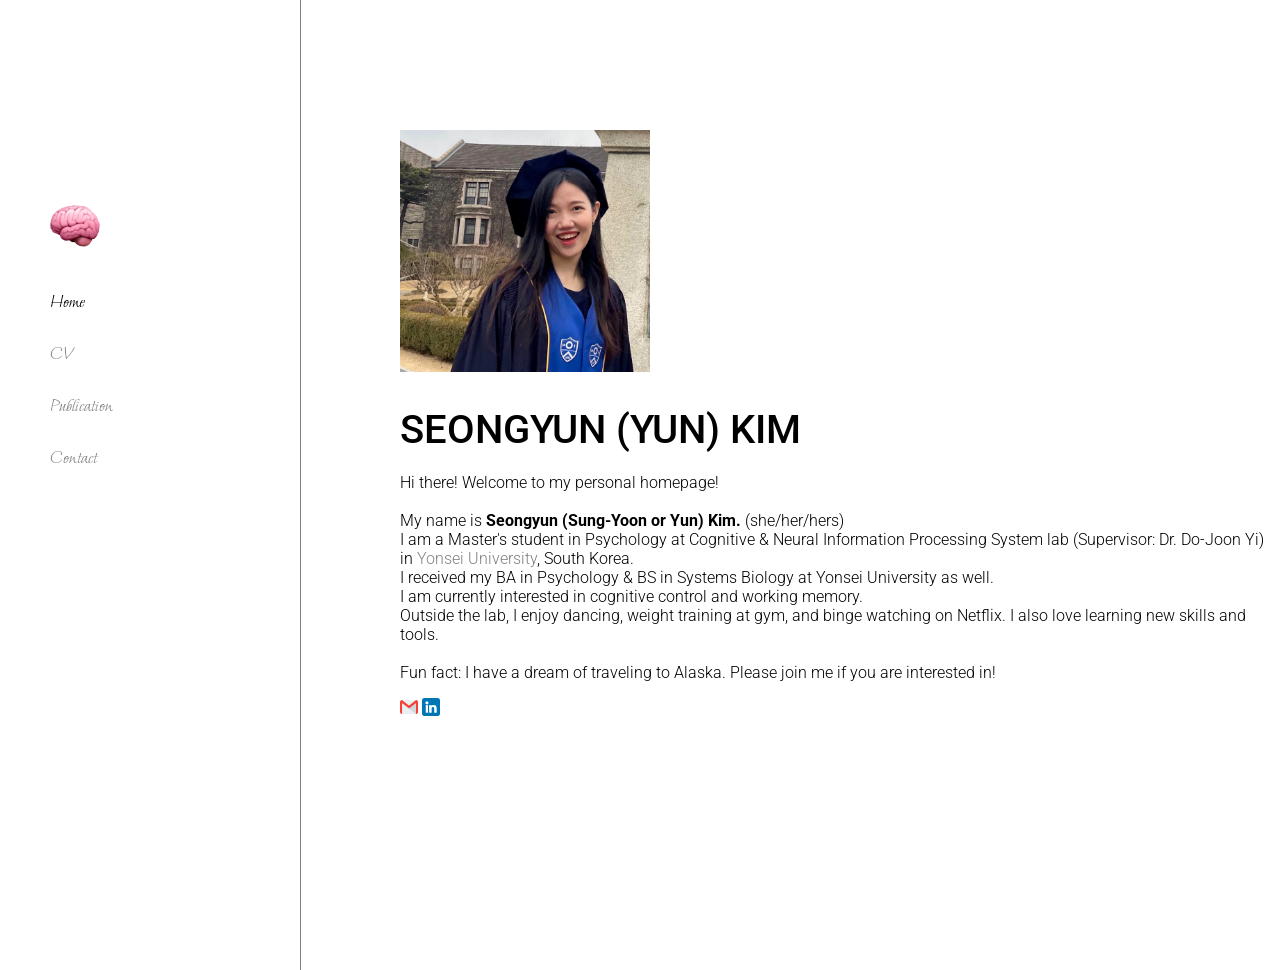
==== 1.html @ 6b38a6b7 "second commit" ====
<!doctype html>
<html>
<head>
    <title>Seongyun Kim :: Welcome!</title>
    <meta charset="utf-8">
    <link rel="preconnect" href="https://fonts.googleapis.com">
    <link rel="preconnect" href="https://fonts.gstatic.com" crossorigin>
    <link href="https://fonts.googleapis.com/css2?family=Moon+Dance&family=Roboto:wght@300;500&display=swap" rel="stylesheet">
    <style>
        body{
            font-family: 'Roboto', sans-serif;
            font-weight: 300;
            margin: 0;
        }
        a {
            color:gray;
            text-decoration: none;
        }

        h1 {
            font-weight: 500;
            font-size: 40px;
            text-align: left;
            padding-top: 20px;
            margin: 0px;
        }
        .current {
            color:black;
        }
        #grid ol{
            font-family: 'Moon Dance', cursive;
            font-size: 20px;
            border-right:1px solid gray;
            width: 200px;
            margin: 0;
            padding: 50px;
            padding-top: 200px;
            padding-bottom: 500px;
        }

        #grid #brain{
            margin-bottom: 5px;
        }

        #grid{ 
            display: grid;
            grid-template-columns: 150px 1fr;
        }

        #grid #pic{
            margin-top: 80px;
            margin-bottom: 10px;
        }

        #grid #intro{
            padding-left: 250px;
            padding-top: 50px; 
            /* background-color: lightgray; */
        }


    </style>

</head>

<body>
    <div id = "grid">
        <ol>
            <div id = "brain"> 
                <img src = 'brain.png' width = "50px">
            </div>
            <br><a href="1.html" class="current">Home</a>
            <br>
            <br><a href="CV.html">CV</a>
            <br>
            <br> <a href="Publication.html">Publication</a>
            <br>
            <br><a href="Contact.html">Contact</a>
            <br>

        </ol>
        <div id = "intro">
            <div id = "pic">
                <img src="img.jpg" width = "250px" float = "left">
            </div>

            <h1>SEONGYUN (YUN) KIM</h1>
            <p style="margin-top:20px;">Hi there! Welcome to my personal homepage!
            <br>
            <br> My name is <strong> Seongyun (Sung-Yoon or Yun) Kim. </strong> (she/her/hers)
            <br>I am a Master's student in Psychology at Cognitive & Neural Information Processing System lab (Supervisor: Dr. Do-Joon Yi) in <a href="https://psychsci.yonsei.ac.kr/%EC%97%B0%EC%84%B8%EC%8B%AC%EB%A6%AC" target="_blank" title="Yonsei Psychology">Yonsei University</a>, South Korea.
            <br>I received my BA in Psychology & BS in Systems Biology at Yonsei University as well.
            <br>I am currently interested in cognitive control and working memory.
            <br>Outside the lab, I enjoy dancing, weight training at gym, and binge watching on Netflix. I also love learning new skills and tools.  
            <br>
            <br>Fun fact: I have a dream of traveling to Alaska. Please join me if you are interested in! </p styple="margin-bottom:50px;">
            
            <span id = "email">
                <a href="mailto:sykim21@yonsei.ac.kr" tabindex = "3"><img src="email.png" width = 18px></a>
            </span>

            <span id="linkedin">
                <a href="https://kr.linkedin.com/in/seongyun-kim-76300a211?trk=people-guest_people_search-card" target=_blank><img src="linkedin.png" width = 18px></a>
            </span>


        </div> 
    </div>
</body>
</html>
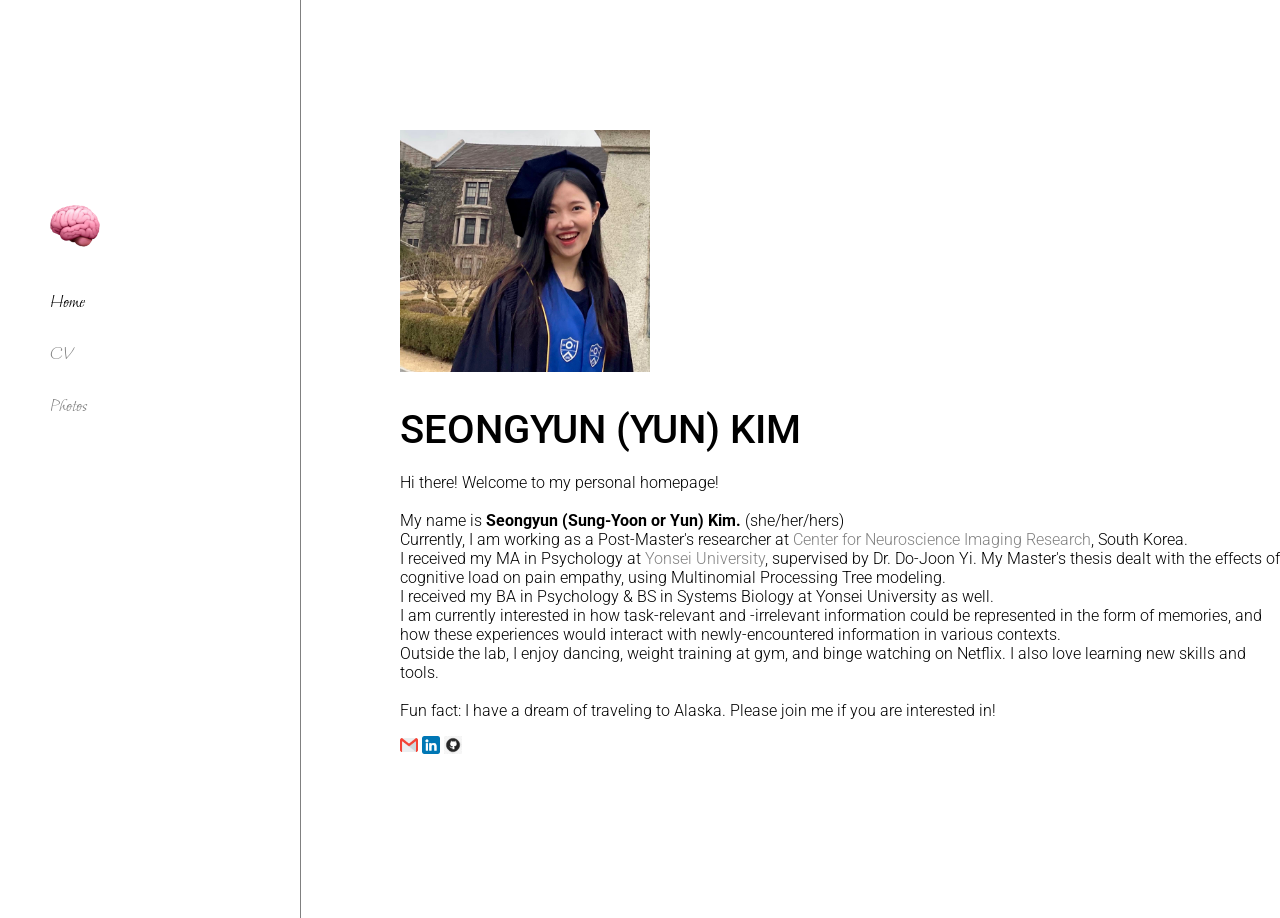
==== commit feb1a5b1: "3rd commit" ====
--- a/1.html
+++ b/1.html
@@ -19,7 +19,7 @@
 
         h1 {
             font-weight: 500;
-            font-size: 40px;
+            font-size: 40px; 
             text-align: left;
             padding-top: 20px;
             margin: 0px;
@@ -73,10 +73,9 @@
             <br>
             <br><a href="CV.html">CV</a>
             <br>
-            <br> <a href="Publication.html">Publication</a>
+            <br><a href="Photos.html">Photos</a>
             <br>
-            <br><a href="Contact.html">Contact</a>
-            <br>
+
 
         </ol>
         <div id = "intro">
@@ -88,19 +87,24 @@
             <p style="margin-top:20px;">Hi there! Welcome to my personal homepage!
             <br>
             <br> My name is <strong> Seongyun (Sung-Yoon or Yun) Kim. </strong> (she/her/hers)
-            <br>I am a Master's student in Psychology at Cognitive & Neural Information Processing System lab (Supervisor: Dr. Do-Joon Yi) in <a href="https://psychsci.yonsei.ac.kr/%EC%97%B0%EC%84%B8%EC%8B%AC%EB%A6%AC" target="_blank" title="Yonsei Psychology">Yonsei University</a>, South Korea.
+            <br>Currently, I am working as a Post-Master's researcher at <a href="https://cnir.ibs.re.kr/html/cnir_en/" target="_blank" title="Center for Neuroscience Imaging Research">Center for Neuroscience Imaging Research</a>, South Korea.
+            <br>I received my MA in Psychology at <a href="https://psychsci.yonsei.ac.kr/%EC%97%B0%EC%84%B8%EC%8B%AC%EB%A6%AC" target="_blank" title="Yonsei Psychology">Yonsei University</a>, supervised by Dr. Do-Joon Yi. My Master's thesis dealt with the effects of cognitive load on pain empathy, using Multinomial Processing Tree modeling. 
             <br>I received my BA in Psychology & BS in Systems Biology at Yonsei University as well.
-            <br>I am currently interested in cognitive control and working memory.
+            <br>I am currently interested in how task-relevant and -irrelevant information could be represented in the form of memories, and how these experiences would interact with newly-encountered information in various contexts.  
             <br>Outside the lab, I enjoy dancing, weight training at gym, and binge watching on Netflix. I also love learning new skills and tools.  
             <br>
             <br>Fun fact: I have a dream of traveling to Alaska. Please join me if you are interested in! </p styple="margin-bottom:50px;">
             
             <span id = "email">
-                <a href="mailto:sykim21@yonsei.ac.kr" tabindex = "3"><img src="email.png" width = 18px></a>
+                <a href="mailto:sykim21@g.skku.edu" tabindex = "3"><img src="email.png" width = 18px></a>
             </span>
 
             <span id="linkedin">
                 <a href="https://kr.linkedin.com/in/seongyun-kim-76300a211?trk=people-guest_people_search-card" target=_blank><img src="linkedin.png" width = 18px></a>
+            </span>
+
+            <span id = "github">
+                <a href="https://github.com/yunkim828" target="_blank"><img src="github.png" width = 18px></a>
             </span>
 
 
